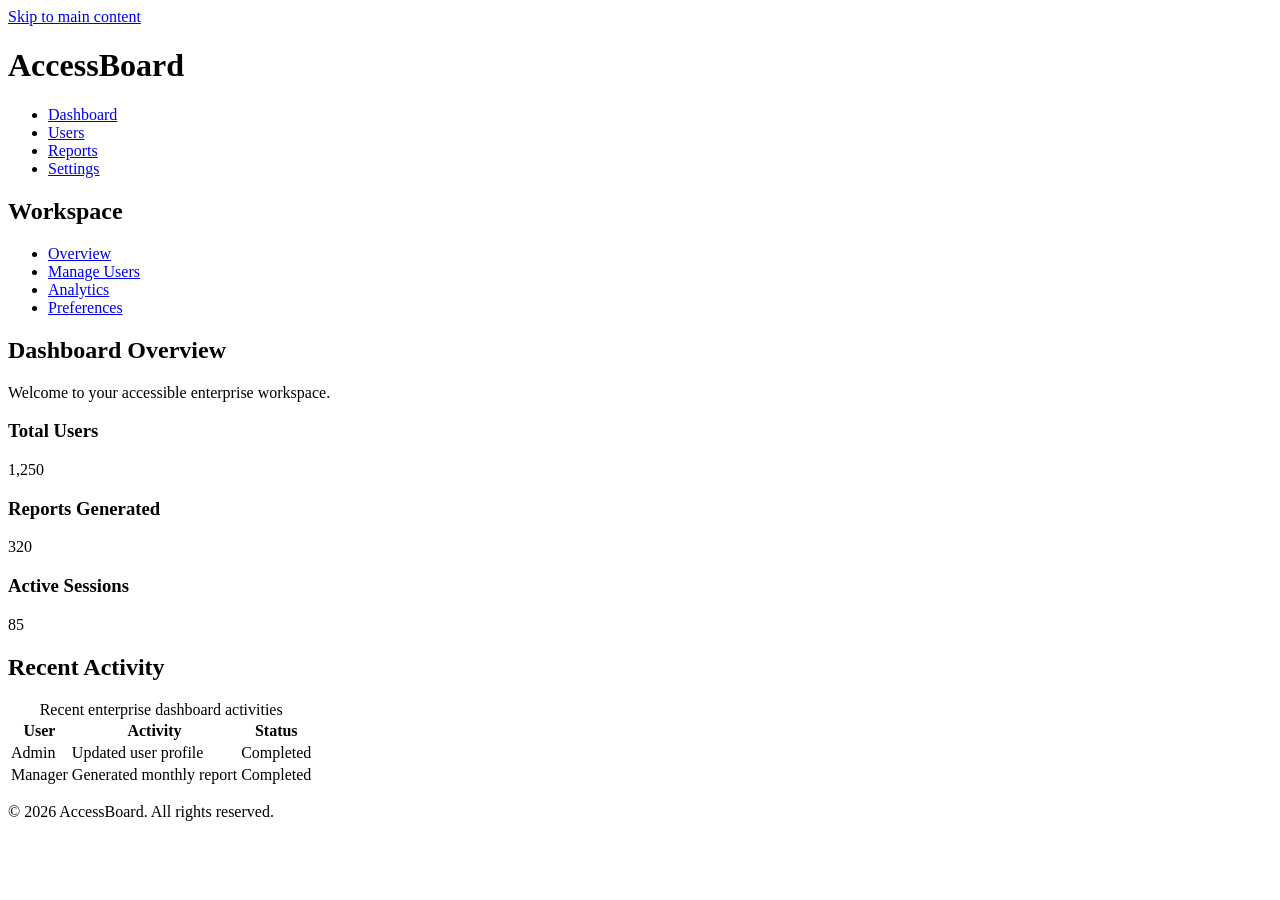
==== index.html @ 444ad3c6 "Create index.html" ====
<!DOCTYPE html>
<html lang="en">
<head>
    <meta charset="UTF-8">
    <meta name="viewport" content="width=device-width, initial-scale=1.0">
    <meta name="description" content="An accessible enterprise dashboard built using semantic HTML5.">
    <title>AccessBoard | Enterprise Dashboard</title>
    <link rel="stylesheet" href="css/style.css">
</head>

<body>

    <a href="#main-content" class="skip-link">
        Skip to main content
    </a>

    <header id="site-header">
        <h1>AccessBoard</h1>

        <nav aria-label="Main navigation">
            <ul>
                <li><a href="index.html" aria-current="page">Dashboard</a></li>
                <li><a href="pages/users.html">Users</a></li>
                <li><a href="pages/reports.html">Reports</a></li>
                <li><a href="pages/settings.html">Settings</a></li>
            </ul>
        </nav>
    </header>

    <div class="dashboard-layout">

        <aside aria-label="Dashboard sidebar">
            <h2>Workspace</h2>

            <nav aria-label="Sidebar navigation">
                <ul>
                    <li><a href="index.html" aria-current="page">Overview</a></li>
                    <li><a href="pages/users.html">Manage Users</a></li>
                    <li><a href="pages/reports.html">Analytics</a></li>
                    <li><a href="pages/settings.html">Preferences</a></li>
                </ul>
            </nav>
        </aside>

        <main id="main-content">

            <section aria-labelledby="dashboard-heading">
                <h2 id="dashboard-heading">Dashboard Overview</h2>
                <p>Welcome to your accessible enterprise workspace.</p>

                <div class="dashboard-cards">

                    <article aria-labelledby="users-heading">
                        <h3 id="users-heading">Total Users</h3>
                        <p>1,250</p>
                    </article>

                    <article aria-labelledby="reports-heading">
                        <h3 id="reports-heading">Reports Generated</h3>
                        <p>320</p>
                    </article>

                    <article aria-labelledby="activity-heading">
                        <h3 id="activity-heading">Active Sessions</h3>
                        <p>85</p>
                    </article>

                </div>
            </section>

            <section aria-labelledby="activity-table-heading">
                <h2 id="activity-table-heading">Recent Activity</h2>

                <table>
                    <caption>Recent enterprise dashboard activities</caption>

                    <thead>
                        <tr>
                            <th scope="col">User</th>
                            <th scope="col">Activity</th>
                            <th scope="col">Status</th>
                        </tr>
                    </thead>

                    <tbody>
                        <tr>
                            <td>Admin</td>
                            <td>Updated user profile</td>
                            <td>Completed</td>
                        </tr>

                        <tr>
                            <td>Manager</td>
                            <td>Generated monthly report</td>
                            <td>Completed</td>
                        </tr>
                    </tbody>
                </table>
            </section>

        </main>

    </div>

    <footer>
        <p>&copy; 2026 AccessBoard. All rights reserved.</p>
    </footer>

</body>
</html>
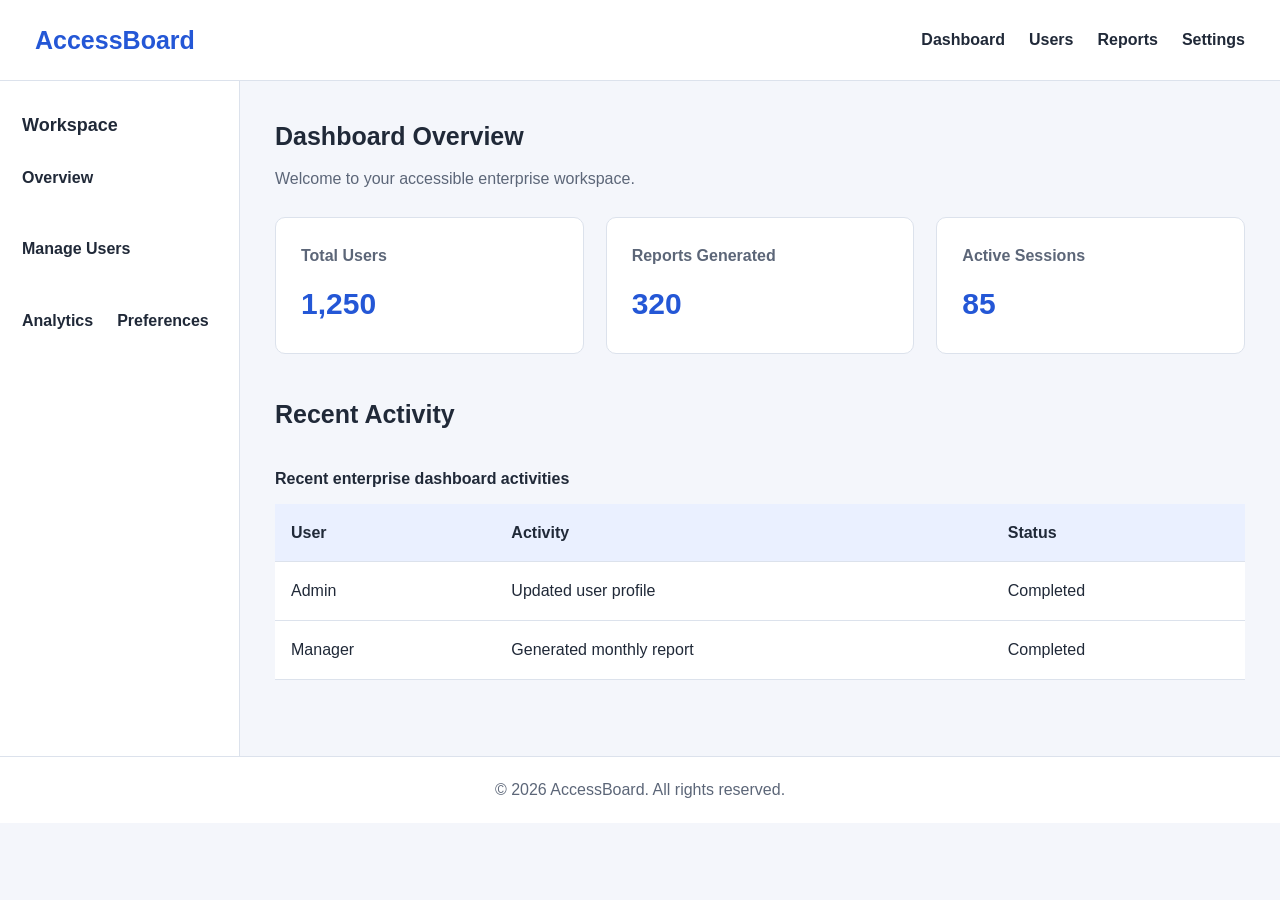
==== commit 63c27551: "Update index.html" ====
--- a/index.html
+++ b/index.html
@@ -4,8 +4,11 @@
 <head>
     <meta charset="UTF-8">
     <meta name="viewport" content="width=device-width, initial-scale=1.0">
-    <meta name="description" content="An accessible enterprise dashboard built using semantic HTML5.">
+
+    <meta name="description" content="AccessBoard enterprise dashboard with accessible navigation, data tables and user management.">
+
     <title>AccessBoard | Enterprise Dashboard</title>
+
     <link rel="stylesheet" href="css/style.css">
 </head>
 
@@ -16,38 +19,56 @@
     </a>
 
     <header id="site-header">
+
         <h1>AccessBoard</h1>
 
         <nav aria-label="Main navigation">
             <ul>
-                <li><a href="index.html" aria-current="page">Dashboard</a></li>
+                <li>
+                    <a href="index.html" aria-current="page">
+                        Dashboard
+                    </a>
+                </li>
                 <li><a href="pages/users.html">Users</a></li>
                 <li><a href="pages/reports.html">Reports</a></li>
                 <li><a href="pages/settings.html">Settings</a></li>
             </ul>
         </nav>
+
     </header>
 
     <div class="dashboard-layout">
 
-        <aside aria-label="Dashboard sidebar">
-            <h2>Workspace</h2>
+        <aside aria-labelledby="sidebar-heading">
+
+            <h2 id="sidebar-heading">Workspace</h2>
 
             <nav aria-label="Sidebar navigation">
                 <ul>
-                    <li><a href="index.html" aria-current="page">Overview</a></li>
+                    <li>
+                        <a href="index.html" aria-current="page">
+                            Overview
+                        </a>
+                    </li>
                     <li><a href="pages/users.html">Manage Users</a></li>
                     <li><a href="pages/reports.html">Analytics</a></li>
                     <li><a href="pages/settings.html">Preferences</a></li>
                 </ul>
             </nav>
+
         </aside>
 
         <main id="main-content">
 
             <section aria-labelledby="dashboard-heading">
-                <h2 id="dashboard-heading">Dashboard Overview</h2>
-                <p>Welcome to your accessible enterprise workspace.</p>
+
+                <h2 id="dashboard-heading">
+                    Dashboard Overview
+                </h2>
+
+                <p>
+                    Welcome to your accessible enterprise workspace.
+                </p>
 
                 <div class="dashboard-cards">
 
@@ -67,13 +88,20 @@
                     </article>
 
                 </div>
+
             </section>
 
             <section aria-labelledby="activity-table-heading">
-                <h2 id="activity-table-heading">Recent Activity</h2>
+
+                <h2 id="activity-table-heading">
+                    Recent Activity
+                </h2>
 
                 <table>
-                    <caption>Recent enterprise dashboard activities</caption>
+
+                    <caption>
+                        Recent enterprise dashboard activities
+                    </caption>
 
                     <thead>
                         <tr>
@@ -84,6 +112,7 @@
                     </thead>
 
                     <tbody>
+
                         <tr>
                             <td>Admin</td>
                             <td>Updated user profile</td>
@@ -95,8 +124,11 @@
                             <td>Generated monthly report</td>
                             <td>Completed</td>
                         </tr>
+
                     </tbody>
+
                 </table>
+
             </section>
 
         </main>
@@ -104,7 +136,9 @@
     </div>
 
     <footer>
-        <p>&copy; 2026 AccessBoard. All rights reserved.</p>
+        <p>
+            &copy; 2026 AccessBoard. All rights reserved.
+        </p>
     </footer>
 
 </body>
--- a/css/style.css
+++ b/css/style.css
@@ -0,0 +1,390 @@
+
+/* =================================
+   ACCESSBOARD - GLOBAL STYLES
+================================= */
+
+* {
+    margin: 0;
+    padding: 0;
+    box-sizing: border-box;
+}
+
+:root {
+    --primary: #2457d6;
+    --primary-dark: #193fa5;
+    --background: #f4f6fb;
+    --surface: #ffffff;
+    --text: #202938;
+    --muted: #5c6678;
+    --border: #dce2ec;
+    --focus: #f59e0b;
+}
+
+body {
+    font-family: Arial, sans-serif;
+    background-color: var(--background);
+    color: var(--text);
+    line-height: 1.6;
+}
+
+/* Skip navigation */
+
+.skip-link {
+    position: absolute;
+    top: -100px;
+    left: 15px;
+    background: var(--primary);
+    color: white;
+    padding: 12px 18px;
+    z-index: 1000;
+}
+
+.skip-link:focus {
+    top: 10px;
+}
+
+/* Header */
+
+header {
+    background-color: var(--surface);
+    padding: 20px 35px;
+    border-bottom: 1px solid var(--border);
+    display: flex;
+    justify-content: space-between;
+    align-items: center;
+    flex-wrap: wrap;
+    gap: 20px;
+}
+
+header h1 {
+    color: var(--primary);
+    font-size: 25px;
+}
+
+/* Navigation */
+
+nav ul {
+    list-style: none;
+    display: flex;
+    flex-wrap: wrap;
+    gap: 24px;
+}
+
+nav a,
+aside a {
+    color: var(--text);
+    text-decoration: none;
+    font-weight: 600;
+}
+
+nav a:hover,
+aside a:hover {
+    color: var(--primary);
+    text-decoration: underline;
+}
+
+a:focus-visible,
+button:focus-visible,
+input:focus-visible,
+select:focus-visible,
+textarea:focus-visible {
+    outline: 3px solid var(--focus);
+    outline-offset: 3px;
+}
+
+/* Dashboard layout */
+
+.dashboard-layout {
+    display: flex;
+    min-height: 75vh;
+}
+
+/* Sidebar */
+
+aside {
+    width: 240px;
+    background-color: var(--surface);
+    padding: 30px 22px;
+    border-right: 1px solid var(--border);
+}
+
+aside h2 {
+    font-size: 18px;
+    margin-bottom: 25px;
+}
+
+aside ul {
+    list-style: none;
+}
+
+aside li {
+    margin-bottom: 22px;
+}
+
+/* Main content */
+
+main {
+    flex: 1;
+    padding: 35px;
+    min-width: 0;
+}
+
+main section {
+    margin-bottom: 40px;
+}
+
+main h2 {
+    font-size: 25px;
+    margin-bottom: 10px;
+}
+
+main section > p {
+    color: var(--muted);
+}
+
+/* Dashboard cards */
+
+.dashboard-cards {
+    display: grid;
+    grid-template-columns: repeat(3, minmax(0, 1fr));
+    gap: 22px;
+    margin-top: 25px;
+}
+
+.dashboard-cards article {
+    background-color: var(--surface);
+    padding: 25px;
+    border: 1px solid var(--border);
+    border-radius: 10px;
+}
+
+.dashboard-cards h3 {
+    font-size: 16px;
+    color: var(--muted);
+}
+
+.dashboard-cards article p {
+    font-size: 30px;
+    font-weight: bold;
+    color: var(--primary);
+    margin-top: 12px;
+}
+
+/* Data table */
+
+table {
+    width: 100%;
+    border-collapse: collapse;
+    background-color: var(--surface);
+    margin-top: 20px;
+}
+
+caption {
+    text-align: left;
+    font-weight: bold;
+    padding: 12px 0;
+}
+
+th,
+td {
+    padding: 16px;
+    text-align: left;
+    border-bottom: 1px solid var(--border);
+}
+
+th {
+    background-color: #eaf0ff;
+    color: var(--text);
+}
+
+tbody tr:hover {
+    background-color: #f0f4ff;
+}
+
+/* Footer */
+
+footer {
+    background-color: var(--surface);
+    border-top: 1px solid var(--border);
+    text-align: center;
+    padding: 20px;
+    color: var(--muted);
+}
+
+/* Responsive layout */
+
+@media (max-width: 768px) {
+
+    header {
+        align-items: flex-start;
+        flex-direction: column;
+    }
+
+    nav ul {
+        gap: 14px;
+    }
+
+    .dashboard-layout {
+        flex-direction: column;
+    }
+
+    aside {
+        width: 100%;
+        border-right: none;
+        border-bottom: 1px solid var(--border);
+    }
+
+    aside ul {
+        display: flex;
+        flex-wrap: wrap;
+        gap: 18px;
+    }
+
+    aside li {
+        margin-bottom: 5px;
+    }
+
+    main {
+        padding: 22px;
+    }
+
+    .dashboard-cards {
+        grid-template-columns: 1fr;
+    }
+
+}
+
+@media (prefers-reduced-motion: reduce) {
+    *,
+    *::before,
+    *::after {
+        scroll-behavior: auto !important;
+        animation-duration: 0.01ms !important;
+        transition-duration: 0.01ms !important;
+    }
+}
+
+/* =================================
+   ACCESSIBLE FORMS
+================================= */
+
+.form-group {
+    margin: 20px 0;
+}
+
+.form-group label {
+    display: block;
+    font-weight: 600;
+    margin-bottom: 8px;
+}
+
+.form-group input:not([type="checkbox"]),
+.form-group select,
+.form-group textarea {
+    width: 100%;
+    max-width: 600px;
+    padding: 12px;
+    border: 1px solid var(--border);
+    border-radius: 6px;
+    background-color: var(--surface);
+    color: var(--text);
+    font: inherit;
+}
+
+.form-group small {
+    display: block;
+    margin-top: 6px;
+    color: var(--muted);
+}
+
+fieldset {
+    border: 1px solid var(--border);
+    border-radius: 8px;
+    padding: 20px;
+    margin: 25px 0;
+}
+
+legend {
+    font-weight: bold;
+    padding: 0 8px;
+}
+
+/* Buttons */
+
+button {
+    background-color: var(--primary);
+    color: white;
+    border: none;
+    border-radius: 6px;
+    padding: 12px 20px;
+    font: inherit;
+    font-weight: 600;
+    cursor: pointer;
+}
+
+button:hover {
+    background-color: var(--primary-dark);
+}
+
+button:focus-visible {
+    outline: 3px solid var(--focus);
+    outline-offset: 3px;
+}
+
+/* Accessible modal */
+
+dialog {
+    width: min(90%, 500px);
+    max-height: 85vh;
+    overflow-y: auto;
+    margin: auto;
+    padding: 30px;
+    border: 1px solid var(--border);
+    border-radius: 12px;
+    background-color: var(--surface);
+    color: var(--text);
+}
+
+dialog::backdrop {
+    background-color: rgba(0, 0, 0, 0.65);
+}
+
+.modal-content h2 {
+    margin-bottom: 10px;
+}
+
+.modal-content > p {
+    margin-bottom: 20px;
+    color: var(--muted);
+}
+
+.modal-actions {
+    display: flex;
+    gap: 12px;
+    flex-wrap: wrap;
+    margin-top: 20px;
+}
+
+#form-status,
+#modal-status,
+#user-status {
+    margin-top: 15px;
+    color: var(--primary-dark);
+    font-weight: 600;
+}
+
+@media (max-width: 480px) {
+
+    dialog {
+        padding: 20px;
+    }
+
+    .modal-actions {
+        flex-direction: column;
+    }
+
+    .modal-actions button {
+        width: 100%;
+    }
+
+}
